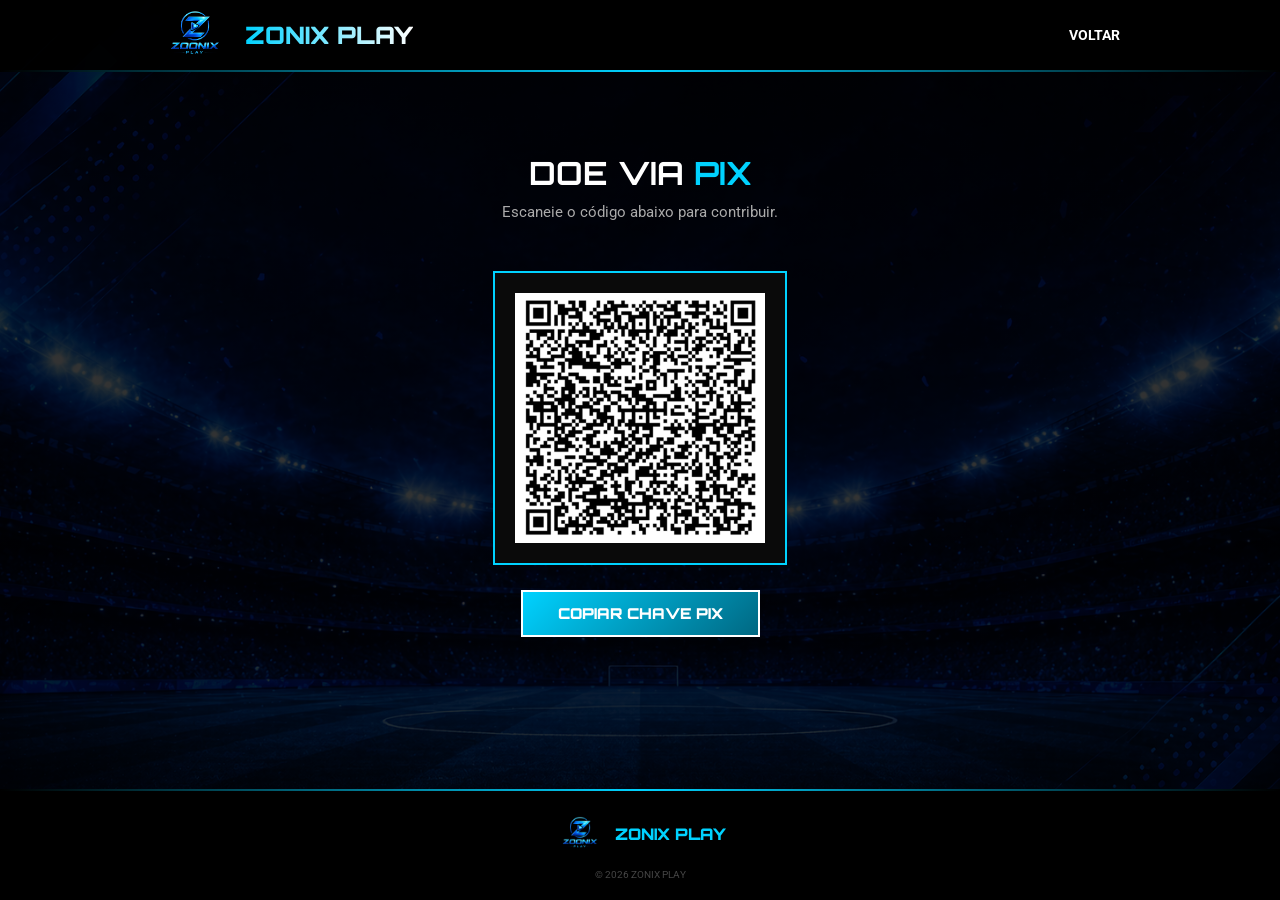
==== pix.html @ 2f69136c "Add files via upload" ====
<!DOCTYPE html>
<html lang="pt-br">
<head>
    <meta charset="UTF-8">
    <meta name="viewport" content="width=device-width, initial-scale=1.0">
    <title>ZONIX PLAY | PIX</title>
    <link href="https://fonts.googleapis.com/css2?family=Orbitron:wght@700;900&family=Roboto:wght@400;900&display=swap" rel="stylesheet">
    <link rel="stylesheet" href="css/style.css">
    <link rel="icon" type="icone-zonix" href="img/logo-zoonix.png">
    <style>
        /* Ajuste específico para centralização total nesta página */
        .pix-wrapper {
            display: flex;
            flex-direction: column;
            align-items: center;
            justify-content: center;
            text-align: center;
            min-height: 70vh; /* Garante espaço vertical para centralizar */
            gap: 25px;
        }

        .qrcode-box {
            background: #0a0a0a;
            padding: 20px;
            border: 2px solid var(--neon-blue);
            display: inline-block;
        }

        .qrcode-box img {
            width: 250px;
            height: 250px;
            display: block;
            border: 5px solid #fff;
        }
    </style>
</head>
<body>

    <header class="navbar">
        <div class="navbar-content container">
            <div class="logo-area">
                <img src="img/logo-zoonix.png" alt="Logo" class="main-logo">
                <span class="site-name-animated">ZONIX PLAY</span>
            </div>
            <nav class="menu">
                <a href="index.html">VOLTAR</a>
            </nav>
        </div>
    </header>

    <main class="container">
        <section class="pix-wrapper">
            <div class="welcome-section" style="padding: 0; margin: 0;">
                <h2>DOE VIA <span>PIX</span></h2>
                <p>Escaneie o código abaixo para contribuir.</p>
            </div>

            <!-- QR CODE CENTRALIZADO -->
            <div class="qrcode-box">
                <img src="img/qrcode.png" alt="QR Code Pix">
            </div>

            <!-- BOTÃO COPIAR -->
            <div class="btn-pix-animated" style="cursor: pointer;" onclick="copyPix()">
                COPIAR CHAVE PIX
            </div>
            
            <input type="text" value="d1a0c1c2-5cae-4b5b-8a27-bcb04a5cd663" id="pixKey" style="position: absolute; left: -9999px;">
        </section>
    </main>

    <footer class="footer-final">
        <div class="footer-content">
            <div class="footer-brand-area">
                <img src="img/logo-zoonix.png" alt="ZONIX PLAY">
                <span>ZONIX PLAY</span>
            </div>
            <div class="footer-copyright-area">
                <p>&copy; 2026 ZONIX PLAY</p>
            </div>
        </div>
    </footer>

    <script>
        function copyPix() {
            var copyText = document.getElementById("pixKey");
            copyText.select();
            copyText.setSelectionRange(0, 99999);
            navigator.clipboard.writeText(copyText.value);
            alert("Chave PIX copiada!");
        }
    </script>
</body>
</html>
---- css/style.css ----
/* ==========================================================================
   1. RESET E CONFIGURAÇÕES GERAIS
   ========================================================================== */
* {
    margin: 0;
    padding: 0;
    box-sizing: border-box;
    border-radius: 0 !important; /* Estilo reto obrigatório */
}

:root {
    --neon-blue: #00d2ff;
    --dark-bg: #050505;
}

html, body {
    height: 100%;
    margin: 0;
    display: flex;
    flex-direction: column;
}

body {
    background: linear-gradient(rgba(0, 0, 0, 0.8), rgba(0, 0, 0, 0.8)), 
                url('../img/fundo.png');
    background-color: #000;
    background-size: cover;
    background-position: center;
    background-attachment: fixed;
    background-repeat: no-repeat;
    color: white;
    font-family: 'Roboto', sans-serif;
    padding-top: 80px;
}

.container {
    max-width: 1000px;
    margin: 0 auto;
    padding: 0 20px;
}

main {
    flex: 1 0 auto; /* Empurra o footer para o fim da página */
}

/* ==========================================================================
   2. NAVBAR (HEADER) COM BORDA ANIMADA
   ========================================================================== */
.navbar {
    width: 100%;
    position: fixed;
    top: 0;
    left: 0;
    background: rgba(0, 0, 0, 0.95);
    z-index: 1000;
    overflow: hidden;
    padding-bottom: 2px;
}

.navbar::after {
    content: '';
    position: absolute;
    bottom: 0;
    left: 0;
    width: 200%;
    height: 2px;
    background: linear-gradient(90deg, transparent, var(--neon-blue), transparent, var(--neon-blue), transparent);
    animation: borderMove 3s linear infinite;
}

.navbar-content {
    display: flex;
    justify-content: space-between;
    align-items: center;
    height: 70px;
}

.logo-area {
    display: flex;
    align-items: center;
    gap: 15px;
}

.main-logo {
    height: 70px;
    width: auto;
}

.site-name-animated {
    font-family: 'Orbitron', sans-serif;
    font-size: 24px;
    font-weight: 900;
    text-transform: uppercase;
    background: linear-gradient(90deg, var(--neon-blue), #fff, var(--neon-blue));
    background-size: 200% auto;
    -webkit-background-clip: text;
    -webkit-text-fill-color: transparent;
    animation: textShine 3s linear infinite;
}

.menu {
    display: flex;
    align-items: center;
    gap: 20px;
}

.menu a {
    color: #fff;
    text-decoration: none;
    font-weight: 700;
    font-size: 14px;
    text-transform: uppercase;
}

/* ==========================================================================
   3. SEÇÃO DE BOAS-VINDAS E PIX
   ========================================================================== */
.welcome-section {
    text-align: center;
    padding: 40px 0;
}

.welcome-section h2 {
    font-family: 'Orbitron', sans-serif;
    font-size: 32px;
    margin-bottom: 10px;
}

.welcome-section span {
    color: var(--neon-blue);
}

.welcome-section p {
    font-size: 15px;
    color: #aaa;
    margin-bottom: 25px;
}

.btn-pix-animated {
    display: inline-block;
    padding: 12px 35px;
    color: #fff !important;
    text-decoration: none;
    font-family: 'Orbitron', sans-serif;
    font-weight: 900;
    font-size: 15px;
    border: 2px solid #fff;
    background: linear-gradient(-45deg, var(--neon-blue), #003344, var(--neon-blue));
    background-size: 300% 300%;
    animation: moveGradient 3s infinite, pulseGlow 1.5s infinite;
}

/* ==========================================================================
   4. CARDS DE JOGOS
   ========================================================================== */
.jogos-grid {
    display: flex;
    flex-direction: column;
    gap: 20px;
    margin-top: 30px;
}

.match-card {
    position: relative;
    background: #0a0a0a;
    padding: 15px 25px;
    display: flex;
    align-items: center;
    justify-content: space-between;
    min-height: 120px;
    z-index: 1;
    overflow: hidden;
}

.match-card::before {
    content: '';
    position: absolute;
    width: 150%;
    height: 150%;
    background: conic-gradient(transparent, var(--neon-blue), transparent 30%);
    top: -25%;
    left: -25%;
    animation: rotateBorder 4s linear infinite;
    z-index: -2;
}

.match-card::after {
    content: '';
    position: absolute;
    inset: 2px;
    background: #0a0a0a;
    z-index: -1;
}

.team img {
    width: 50px;
    height: 50px;
    object-fit: contain;
}

.badge-status.ao-vivo {
    border: 1px solid #ff0000;
    color: #ff0000;
    animation: blink 1.5s infinite;
}

/* ==========================================================================
   5. FOOTER COM BORDA ANIMADA E CENTRALIZAÇÃO
   ========================================================================== */
.footer-final {
    position: relative !important;
    width: 100% !important;
    background: #000 !important;
    padding: 20px 0 !important;
    margin-top: 50px !important;
    z-index: 999999 !important;
    overflow: hidden;
    flex-shrink: 0;
}

.footer-final::before {
    content: '';
    position: absolute;
    top: 0;
    left: 0;
    width: 200%;
    height: 2px;
    background: linear-gradient(90deg, transparent, var(--neon-blue), transparent, var(--neon-blue), transparent);
    animation: borderMove 3s linear infinite;
}

.footer-content {
    max-width: 1000px;
    margin: 0 auto;
    padding: 0 20px;
    display: flex;
    flex-direction: column; /* Centralização solicitada */
    justify-content: center;
    align-items: center;
    gap: 10px;
}

.footer-brand-area {
    display: flex;
    align-items: center;
    gap: 10px;
}

.footer-brand-area img {
    height: 50px !important;
}

.footer-brand-area span {
    font-family: 'Orbitron', sans-serif;
    color: var(--neon-blue) !important;
    font-weight: 900;
}

.footer-copyright-area p {
    color: #444 !important;
    font-size: 10px;
    text-transform: uppercase;
}

/* ==========================================================================
   6. ANIMAÇÕES E PARTICULAS
   ========================================================================== */
@keyframes borderMove {
    0% { transform: translateX(-50%); }
    100% { transform: translateX(0%); }
}

@keyframes rotateBorder {
    to { transform: rotate(360deg); }
}

@keyframes textShine {
    to { background-position: 200% center; }
}

@keyframes moveGradient {
    0% { background-position: 0% 50%; }
    50% { background-position: 100% 50%; }
    100% { background-position: 0% 50%; }
}

@keyframes pulseGlow {
    0%, 100% { box-shadow: 0 0 5px var(--neon-blue); }
    50% { box-shadow: 0 0 20px var(--neon-blue); }
}

@keyframes blink { 50% { opacity: 0.4; } }

.particles-container {
    position: fixed;
    inset: 0;
    pointer-events: none;
    z-index: 9999;
}

.particle {
    position: absolute;
    top: -10px;
    width: 3px;
    height: 3px;
    background: var(--neon-blue);
    box-shadow: 0 0 10px var(--neon-blue);
    animation: fall linear infinite;
}

@keyframes fall { to { transform: translateY(105vh); } }

/* ==========================================================================
   7. RESPONSIVIDADE
   ========================================================================== */
@media (max-width: 600px) {
    .match-card { padding: 10px; flex-wrap: wrap; justify-content: center; gap: 10px; }
    .team span { font-size: 10px; }
    .site-name-animated { font-size: 18px; }
}

/* AJUSTE DO CARD PARA NÃO QUEBRAR */
.match-card {
    position: relative;
    background: #0a0a0a;
    padding: 15px 25px;
    display: flex;
    align-items: center;
    justify-content: space-between;
    min-height: 120px;
    z-index: 1;
    overflow: hidden;
    gap: 10px; /* Garante que os itens não grudem */
}

/* FIX DA LOGO DO CAMPEONATO (O QUE ESTÁ BUGANDO A IMAGEM) */
.logo-campeonato {
    width: 60px !important; /* Ajuste o tamanho conforme sua preferência */
    height: auto !important;
    object-fit: contain;
    margin-bottom: 5px;
}

/* AJUSTE DOS TIMES PARA FICAREM ALINHADOS */
.team {
    flex: 1;
    display: flex;
    flex-direction: column;
    align-items: center;
    justify-content: center;
    gap: 8px;
    z-index: 2;
}

.team img {
    width: 50px;
    height: 50px;
    object-fit: contain;
}
/* --- AJUSTE DA SEÇÃO CENTRAL (ONDE ESTÁ O BUG) --- */
.info-central {
    flex: 1.5;
    display: flex;
    flex-direction: column;
    align-items: center;
    justify-content: center;
    gap: 8px; /* Cria espaço uniforme entre logo, nome e data */
    z-index: 2;
    text-align: center;
}

.logo-campeonato {
    width: 45px !important; /* Tamanho fixo para não explodir */
    height: auto !important;
    object-fit: contain;
    display: block;
}

.campeonato-container {
    display: flex;
    flex-direction: column;
    align-items: center;
    width: 100%;
}

.campeonato-nome {
    font-size: 11px;
    color: #ffffff;
    font-weight: 900;
    text-transform: uppercase;
    letter-spacing: 1px;
    margin-top: 5px;
}

/* --- AJUSTE DOS TIMES PARA ALINHAMENTO VERTICAL PERFEITO --- */
.team {
    flex: 1;
    display: flex;
    flex-direction: column;
    align-items: center;
    justify-content: center;
    gap: 10px;
    z-index: 2;
}

.team img {
    width: 50px;
    height: 50px;
    object-fit: contain;
}

.team span {
    font-size: 13px;
    font-weight: 900;
    text-transform: uppercase;
    color: #fff;
    white-space: nowrap; /* Impede que o nome do time quebre em duas linhas */
}

/* --- MEDIA QUERY PARA CELULARES (RESPONSIVIDADE) --- */
@media (max-width: 600px) {
    .match-card {
        padding: 15px 10px;
        min-height: auto;
        gap: 5px;
    }

    .team img {
        width: 40px;
        height: 40px;
    }

    .team span {
        font-size: 10px;
    }

    .logo-campeonato {
        width: 35px !important;
    }

    .campeonato-nome, .badge-status {
        font-size: 9px;
    }
}

/* BOTÃO ASSISTIR PREMIUM */
.btn-assistir {
    background: linear-gradient(-45deg, #000000, #00d2ff, #000000);
    background-size: 300% 300%;
    color: #fff !important;
    text-decoration: none;
    font-family: 'Orbitron', sans-serif;
    font-weight: 900;
    font-size: 12px;
    padding: 8px 20px;
    border: 1px solid #fff;
    cursor: pointer;
    transition: 0.3s;
    animation: moveGradient 3s infinite;
    text-transform: uppercase;
}

.btn-assistir:hover {
    box-shadow: 0 0 15px #ff0000;
    transform: scale(1.05);
}

/* ESTILO DO MODAL (PLAYER INTEGRADO) */
.modal-player {
    display: none; /* Escondido por padrão */
    position: fixed;
    z-index: 10000;
    left: 0;
    top: 0;
    width: 100%;
    height: 100%;
    background-color: rgba(0,0,0,0.95);
    align-items: center;
    justify-content: center;
}

.modal-content {
    position: relative;
    width: 90%;
    max-width: 800px;
    background: #000;
    border: 2px solid var(--neon-blue);
}

.close-modal {
    position: absolute;
    top: -40px;
    right: 0;
    color: #fff;
    font-size: 30px;
    cursor: pointer;
    font-family: 'Orbitron', sans-serif;
}

.iframe-container {
    position: relative;
    padding-bottom: 56.25%; /* Proporção 16:9 */
    height: 0;
}

.iframe-container iframe {
    position: absolute;
    top: 0;
    left: 0;
    width: 100%;
    height: 100%;
    border: none;
}

/* Estilo base dos links do menu */
.menu a {
    color: #fff;
    text-decoration: none;
    font-weight: 700;
    font-size: 14px;
    text-transform: uppercase;
    position: relative;
    transition: all 0.3s ease; /* Tempo da animação */
}

/* Animação ao passar o mouse (Hover) */
.menu a:hover {
    color: var(--neon-blue); /* Muda a cor para azul */
    text-shadow: 0 0 10px var(--neon-blue); /* Adiciona um brilho neon */
    letter-spacing: 1px; /* Efeito de leve expansão nas letras */
}

/* Linha animada embaixo do link (opcional, fica bem profissional) */
.menu a::after {
    content: '';
    position: absolute;
    width: 0;
    height: 2px;
    bottom: -5px;
    left: 0;
    background-color: var(--neon-blue);
    transition: width 0.3s ease;
}

.menu a:hover::after {
    width: 100%; /* A linha azul "cresce" ao passar o mouse */
}
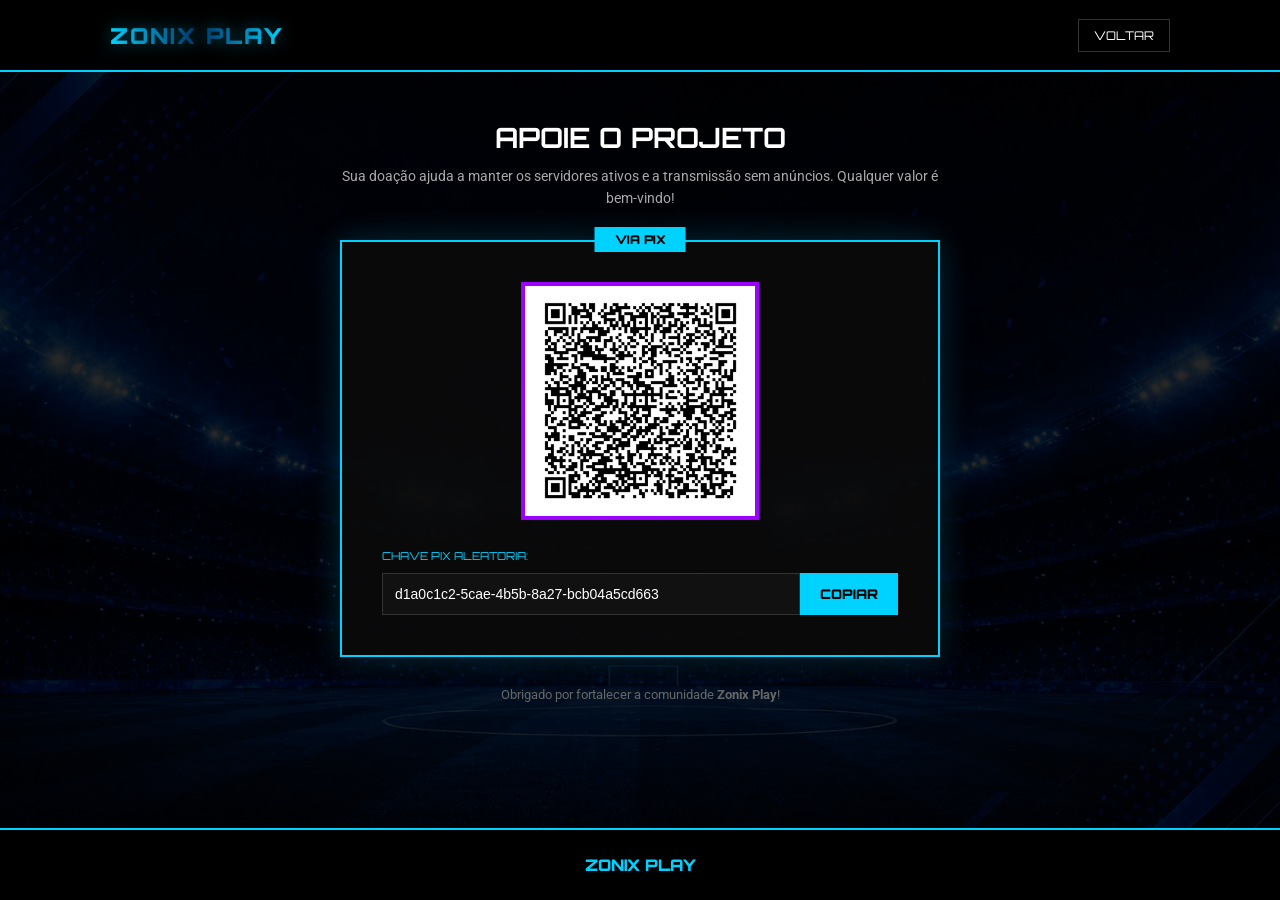
==== commit ee70b532: "Add files via upload" ====
--- a/pix.html
+++ b/pix.html
@@ -3,82 +3,54 @@
 <head>
     <meta charset="UTF-8">
     <meta name="viewport" content="width=device-width, initial-scale=1.0">
-    <title>ZONIX PLAY | PIX</title>
+    <title>APOIAR | ZONIX PLAY</title>
     <link href="https://fonts.googleapis.com/css2?family=Orbitron:wght@700;900&family=Roboto:wght@400;900&display=swap" rel="stylesheet">
     <link rel="stylesheet" href="css/style.css">
-    <link rel="icon" type="icone-zonix" href="img/logo-zoonix.png">
-    <style>
-        /* Ajuste específico para centralização total nesta página */
-        .pix-wrapper {
-            display: flex;
-            flex-direction: column;
-            align-items: center;
-            justify-content: center;
-            text-align: center;
-            min-height: 70vh; /* Garante espaço vertical para centralizar */
-            gap: 25px;
-        }
-
-        .qrcode-box {
-            background: #0a0a0a;
-            padding: 20px;
-            border: 2px solid var(--neon-blue);
-            display: inline-block;
-        }
-
-        .qrcode-box img {
-            width: 250px;
-            height: 250px;
-            display: block;
-            border: 5px solid #fff;
-        }
-    </style>
 </head>
 <body>
 
     <header class="navbar">
         <div class="navbar-content container">
-            <div class="logo-area">
-                <img src="img/logo-zoonix.png" alt="Logo" class="main-logo">
-                <span class="site-name-animated">ZONIX PLAY</span>
-            </div>
-            <nav class="menu">
-                <a href="index.html">VOLTAR</a>
-            </nav>
+            <div class="logo-text">ZONIX PLAY</div>
+            <a href="index.html" class="btn-voltar">VOLTAR</a>
         </div>
     </header>
 
     <main class="container">
-        <section class="pix-wrapper">
-            <div class="welcome-section" style="padding: 0; margin: 0;">
-                <h2>DOE VIA <span>PIX</span></h2>
-                <p>Escaneie o código abaixo para contribuir.</p>
+        <section class="pix-section">
+            <h2 class="main-title">APOIE O PROJETO</h2>
+            <p class="pix-description">
+                Sua doação ajuda a manter os servidores ativos e a transmissão sem anúncios. 
+                Qualquer valor é bem-vindo!
+            </p>
+
+            <div class="pix-card">
+                <div class="pix-header">
+                    <span>VIA PIX</span>
+                </div>
+                
+                <!-- QR CODE (Substitua o src pela sua imagem de QR Code) -->
+                <div class="qr-container">
+                    <img src="img/qrcode.png" alt="QR Code Pix" class="qr-code">
+                </div>
+
+                <div class="pix-input-group">
+                    <label>CHAVE PIX ALEATORIA:</label>
+                    <div class="copy-box">
+                        <input type="text" value="d1a0c1c2-5cae-4b5b-8a27-bcb04a5cd663" id="pixKey" readonly>
+                        <button onclick="copyPix()">COPIAR</button>
+                    </div>
+                </div>
             </div>
 
-            <!-- QR CODE CENTRALIZADO -->
-            <div class="qrcode-box">
-                <img src="img/qrcode.png" alt="QR Code Pix">
+            <div class="pix-footer-msg">
+                Obrigado por fortalecer a comunidade <strong>Zonix Play</strong>!
             </div>
-
-            <!-- BOTÃO COPIAR -->
-            <div class="btn-pix-animated" style="cursor: pointer;" onclick="copyPix()">
-                COPIAR CHAVE PIX
-            </div>
-            
-            <input type="text" value="d1a0c1c2-5cae-4b5b-8a27-bcb04a5cd663" id="pixKey" style="position: absolute; left: -9999px;">
         </section>
     </main>
 
     <footer class="footer-final">
-        <div class="footer-content">
-            <div class="footer-brand-area">
-                <img src="img/logo-zoonix.png" alt="ZONIX PLAY">
-                <span>ZONIX PLAY</span>
-            </div>
-            <div class="footer-copyright-area">
-                <p>&copy; 2026 ZONIX PLAY</p>
-            </div>
-        </div>
+        <div class="footer-brand">ZONIX PLAY</div>
     </footer>
 
     <script>
@@ -86,8 +58,8 @@
             var copyText = document.getElementById("pixKey");
             copyText.select();
             copyText.setSelectionRange(0, 99999);
-            navigator.clipboard.writeText(copyText.value);
-            alert("Chave PIX copiada!");
+            document.execCommand("copy");
+            alert("Chave Pix copiada com sucesso!");
         }
     </script>
 </body>
--- a/css/style.css
+++ b/css/style.css
@@ -1,547 +1,638 @@
-/* ==========================================================================
-   1. RESET E CONFIGURAÇÕES GERAIS
-   ========================================================================== */
-* {
-    margin: 0;
-    padding: 0;
-    box-sizing: border-box;
-    border-radius: 0 !important; /* Estilo reto obrigatório */
+/* --- CONFIGURAÇÕES GERAIS --- */
+* { 
+    margin: 0; 
+    padding: 0; 
+    box-sizing: border-box; 
+    border-radius: 0 !important; 
 }
 
 :root {
     --neon-blue: #00d2ff;
-    --dark-bg: #050505;
-}
-
-html, body {
-    height: 100%;
-    margin: 0;
+    --neon-purple: #9d00ff;
+    --live-red: #ff3333;
+    --dark-glass: rgba(10, 10, 10, 0.9);
+}
+
+body {
+    background: #050505 url('../img/fundo.png') no-repeat center center fixed;
+    background-size: cover;
+    color: white;
+    font-family: 'Roboto', sans-serif;
     display: flex;
     flex-direction: column;
+    min-height: 100vh;
+}
+
+.container { 
+    max-width: 1100px; 
+    margin: 0 auto; 
+    padding: 0 20px; 
+    width: 100%; 
+}
+
+/* --- NAVBAR --- */
+.navbar {
+    background: rgba(0, 0, 0, 0.95);
+    border-bottom: 2px solid rgba(0, 210, 255, 0.3);
+    position: fixed;
+    width: 100%;
+    top: 0;
+    z-index: 1000;
+}
+
+.navbar-content { 
+    display: flex; 
+    justify-content: space-between; 
+    align-items: center; 
+    height: 70px; 
+}
+
+.logo-text { 
+    font-family: 'Orbitron'; 
+    font-size: 22px; 
+    color: var(--neon-blue); 
+    font-weight: 900; 
+}
+
+.tagline { 
+    font-size: 12px; 
+    font-weight: 900; 
+    letter-spacing: 1px;
+}
+
+/* --- AVISO DO BRAVE EM AZUL --- */
+.brave-alert {
+    background: linear-gradient(90deg, rgba(0, 210, 255, 0.15), rgba(0, 0, 0, 0.8));
+    border-left: 4px solid #00d2ff; /* Azul Neon */
+    padding: 15px;
+    margin-bottom: 30px;
+    text-align: center;
+    font-size: 14px;
+    color: #fff;
+    animation: fadeInDown 0.8s ease;
+}
+
+.brave-alert strong { 
+    color: #00d2ff; 
+    text-shadow: 0 0 10px rgba(0, 210, 255, 0.5);
+}
+/* --- SEÇÃO WELCOME & BOTÃO APOIO --- */
+.welcome-section { 
+    text-align: center; 
+    padding: 120px 0 40px; 
+}
+
+.main-title { 
+    font-family: 'Orbitron'; 
+    font-size: 28px; 
+    margin-bottom: 10px;
+}
+
+.btn-pix-animated {
+    display: inline-block;
+    background: linear-gradient(135deg, var(--neon-blue), var(--neon-purple));
+    color: #fff;
+    text-decoration: none;
+    padding: 15px 35px;
+    font-family: 'Orbitron';
+    font-weight: 900;
+    clip-path: polygon(10% 0, 100% 0, 90% 100%, 0 100%);
+    transition: 0.3s;
+    margin-top: 20px;
+    box-shadow: 0 0 15px rgba(0, 210, 255, 0.3);
+}
+
+.btn-pix-animated:hover { 
+    transform: scale(1.05); 
+    filter: brightness(1.2); 
+    box-shadow: 0 0 25px rgba(157, 0, 255, 0.5);
+}
+
+.section-label {
+    font-family: 'Orbitron';
+    text-align: center;
+    font-size: 14px;
+    color: #888;
+    margin-bottom: 20px;
+    letter-spacing: 2px;
+}
+
+/* --- CARDS DE JOGOS --- */
+.jogos-grid { 
+    display: flex; 
+    flex-direction: column; 
+    gap: 20px; 
+    padding-bottom: 50px; 
+}
+
+.match-card {
+    background: #0a0a0a; /* Fundo sólido para o conteúdo */
+    padding: 25px;
+    display: flex;
+    align-items: center;
+    justify-content: space-between;
+    position: relative;
+    z-index: 1;
+    overflow: hidden;
+    border: 1px solid rgba(0, 210, 255, 0.2); /* Borda padrão */
+}
+
+/* O "Brilho" que corre na borda */
+.match-card::before {
+    content: "";
+    position: absolute;
+    top: -50%;
+    left: -50%;
+    width: 200%;
+    height: 200%;
+    background: conic-gradient(
+        transparent, 
+        #00d2ff, 
+        transparent 30%
+    );
+    animation: rotate-border 4s linear infinite;
+    z-index: -2;
+}
+
+/* Capa interna para o fundo não sumir */
+.match-card::after {
+    content: "";
+    position: absolute;
+    inset: 2px; /* Espessura da borda */
+    background: #0a0a0a;
+    z-index: -1;
+}
+
+@keyframes rotate-border {
+    100% { transform: rotate(360deg); }
+}
+
+/* Destaque extra se o jogo estiver AO VIVO */
+.match-card.card-ao-vivo::before {
+    background: conic-gradient(
+        transparent, 
+        #ff3333, 
+        transparent 30%
+    );
+    animation-duration: 2s; /* Gira mais rápido no ao vivo */
+}
+
+/* ANIMAÇÃO PISCANTE AO VIVO */
+@keyframes blink-live {
+    0% { opacity: 1; }
+    50% { opacity: 0.3; }
+    100% { opacity: 1; }
+}
+
+.badge-ao-vivo {
+    color: var(--live-red);
+    border: 1px solid var(--live-red);
+    padding: 4px 12px;
+    font-size: 11px;
+    font-weight: 900;
+    animation: blink-live 1.2s infinite;
+    display: inline-block;
+}
+
+.btn-assistir {
+    background: var(--neon-blue);
+    border: none;
+    color: #000;
+    padding: 10px 30px;
+    font-family: 'Orbitron';
+    font-weight: 900;
+    cursor: pointer;
+    clip-path: polygon(10% 0, 100% 0, 90% 100%, 0 100%);
+    transition: 0.3s;
+}
+
+.btn-assistir:hover {
+    background: #fff;
+    box-shadow: 0 0 15px var(--neon-blue);
+}
+
+/* --- FOOTER COMPACTO --- */
+.footer-final {
+    background: #000;
+    padding: 20px 0;
+    border-top: 2px solid var(--neon-blue);
+    margin-top: auto;
+    text-align: center;
+}
+
+.footer-brand { 
+    font-family: 'Orbitron'; 
+    color: var(--neon-blue); 
+    font-size: 16px; 
+    font-weight: 900;
+}
+
+.copyright { 
+    font-size: 10px; 
+    color: #555; 
+    margin-top: 5px; 
+    text-transform: uppercase;
+}
+
+/* --- MODAL PLAYER --- */
+.modal {
+    position: fixed; 
+    inset: 0; 
+    background: rgba(0,0,0,0.98);
+    display: none; 
+    align-items: center; 
+    justify-content: center; 
+    z-index: 2000;
+}
+
+.modal-content { 
+    width: 95%; 
+    max-width: 900px; 
+    border: 2px solid var(--neon-blue); 
+    position: relative; 
+}
+
+.iframe-container { 
+    position: relative; 
+    padding-bottom: 56.25%; 
+    height: 0; 
+}
+
+.iframe-container iframe { 
+    position: absolute; 
+    top: 0; 
+    left: 0; 
+    width: 100%; 
+    height: 100%; 
+}
+
+.close-btn { 
+    position: absolute; 
+    top: -35px; 
+    right: 0; 
+    color: var(--neon-blue); 
+    cursor: pointer; 
+    font-family: 'Orbitron'; 
+    font-weight: 900;
+}
+
+/* --- ESTILOS EXCLUSIVOS PARA O PIX.HTML --- */
+
+.pix-section {
+    padding: 120px 0 50px;
+    text-align: center;
+    max-width: 600px;
+    margin: 0 auto;
+}
+
+.pix-description {
+    color: #aaa;
+    font-size: 14px;
+    margin-bottom: 30px;
+    line-height: 1.6;
+}
+
+.pix-card {
+    background: var(--dark-glass);
+    border: 2px solid var(--neon-blue);
+    padding: 40px;
+    position: relative;
+    box-shadow: 0 0 30px rgba(0, 210, 255, 0.2);
+}
+
+.pix-header {
+    background: var(--neon-blue);
+    color: #000;
+    font-family: 'Orbitron';
+    font-weight: 900;
+    padding: 5px 20px;
+    position: absolute;
+    top: -15px;
+    left: 50%;
+    transform: translateX(-50%);
+    font-size: 12px;
+}
+
+.qr-container {
+    background: #fff;
+    padding: 15px;
+    display: inline-block;
+    margin-bottom: 25px;
+    border: 4px solid var(--neon-purple);
+}
+
+.qr-code {
+    width: 200px;
+    height: 200px;
+    display: block;
+}
+
+.pix-input-group {
+    text-align: left;
+}
+
+.pix-input-group label {
+    display: block;
+    font-family: 'Orbitron';
+    font-size: 11px;
+    color: var(--neon-blue);
+    margin-bottom: 10px;
+}
+
+.copy-box {
+    display: flex;
+    gap: 0;
+}
+
+.copy-box input {
+    flex: 1;
+    background: #111;
+    border: 1px solid #333;
+    color: #fff;
+    padding: 12px;
+    font-size: 14px;
+}
+
+.copy-box button {
+    background: var(--neon-blue);
+    border: none;
+    color: #000;
+    padding: 0 20px;
+    font-family: 'Orbitron';
+    font-weight: 900;
+    cursor: pointer;
+    transition: 0.3s;
+}
+
+.copy-box button:hover {
+    background: #fff;
+}
+
+.pix-footer-msg {
+    margin-top: 30px;
+    font-size: 13px;
+    color: #666;
+}
+
+/* BOTÃO VOLTAR NA NAVBAR */
+.btn-voltar {
+    color: #fff;
+    text-decoration: none;
+    font-family: 'Orbitron';
+    font-size: 12px;
+    border: 1px solid #333;
+    padding: 8px 15px;
+    transition: 0.3s;
+}
+
+.btn-voltar:hover {
+    border-color: var(--neon-blue);
+    color: var(--neon-blue);
 }
 
 body {
+    /* Camada preta (80% de opacidade) por cima da imagem para escurecer */
     background: linear-gradient(rgba(0, 0, 0, 0.8), rgba(0, 0, 0, 0.8)), 
                 url('../img/fundo.png');
-    background-color: #000;
+    
     background-size: cover;
     background-position: center;
-    background-attachment: fixed;
+    
+    /* Faz o fundo ficar parado enquanto o conteúdo rola */
+    background-attachment: fixed; 
+    
     background-repeat: no-repeat;
     color: white;
     font-family: 'Roboto', sans-serif;
-    padding-top: 80px;
-}
-
-.container {
-    max-width: 1000px;
-    margin: 0 auto;
-    padding: 0 20px;
-}
-
-main {
-    flex: 1 0 auto; /* Empurra o footer para o fim da página */
-}
-
-/* ==========================================================================
-   2. NAVBAR (HEADER) COM BORDA ANIMADA
-   ========================================================================== */
-.navbar {
-    width: 100%;
-    position: fixed;
-    top: 0;
-    left: 0;
-    background: rgba(0, 0, 0, 0.95);
-    z-index: 1000;
-    overflow: hidden;
-    padding-bottom: 2px;
-}
-
-.navbar::after {
-    content: '';
-    position: absolute;
-    bottom: 0;
-    left: 0;
-    width: 200%;
-    height: 2px;
-    background: linear-gradient(90deg, transparent, var(--neon-blue), transparent, var(--neon-blue), transparent);
-    animation: borderMove 3s linear infinite;
-}
-
-.navbar-content {
-    display: flex;
-    justify-content: space-between;
-    align-items: center;
-    height: 70px;
-}
-
-.logo-area {
-    display: flex;
-    align-items: center;
-    gap: 15px;
-}
-
-.main-logo {
-    height: 70px;
-    width: auto;
-}
-
-.site-name-animated {
-    font-family: 'Orbitron', sans-serif;
-    font-size: 24px;
-    font-weight: 900;
-    text-transform: uppercase;
-    background: linear-gradient(90deg, var(--neon-blue), #fff, var(--neon-blue));
-    background-size: 200% auto;
-    -webkit-background-clip: text;
-    -webkit-text-fill-color: transparent;
-    animation: textShine 3s linear infinite;
-}
-
-.menu {
-    display: flex;
-    align-items: center;
-    gap: 20px;
-}
-
-.menu a {
-    color: #fff;
-    text-decoration: none;
-    font-weight: 700;
-    font-size: 14px;
-    text-transform: uppercase;
-}
-
-/* ==========================================================================
-   3. SEÇÃO DE BOAS-VINDAS E PIX
-   ========================================================================== */
-.welcome-section {
-    text-align: center;
-    padding: 40px 0;
-}
-
-.welcome-section h2 {
-    font-family: 'Orbitron', sans-serif;
-    font-size: 32px;
-    margin-bottom: 10px;
-}
-
-.welcome-section span {
-    color: var(--neon-blue);
-}
-
-.welcome-section p {
-    font-size: 15px;
-    color: #aaa;
-    margin-bottom: 25px;
-}
-
-.btn-pix-animated {
-    display: inline-block;
-    padding: 12px 35px;
-    color: #fff !important;
-    text-decoration: none;
-    font-family: 'Orbitron', sans-serif;
-    font-weight: 900;
-    font-size: 15px;
-    border: 2px solid #fff;
-    background: linear-gradient(-45deg, var(--neon-blue), #003344, var(--neon-blue));
-    background-size: 300% 300%;
-    animation: moveGradient 3s infinite, pulseGlow 1.5s infinite;
-}
-
-/* ==========================================================================
-   4. CARDS DE JOGOS
-   ========================================================================== */
-.jogos-grid {
     display: flex;
     flex-direction: column;
-    gap: 20px;
-    margin-top: 30px;
-}
+    min-height: 100vh;
+}
+
+/* --- RESET E FUNDO --- */
+* { margin: 0; padding: 0; box-sizing: border-box; border-radius: 0 !important; }
+
+body {
+    background: linear-gradient(rgba(0, 0, 0, 0.85), rgba(0, 0, 0, 0.85)), url('../img/fundo.png');
+    background-size: cover;
+    background-attachment: fixed;
+    background-position: center;
+    color: white;
+    font-family: 'Roboto', sans-serif;
+    min-height: 100vh;
+    display: flex;
+    flex-direction: column;
+}
+
+.container { max-width: 1100px; margin: 0 auto; padding: 0 20px; width: 100%; }
+
+/* --- NAVBAR & AVISO --- */
+.navbar { background: rgba(0, 0, 0, 0.95); border-bottom: 2px solid #00d2ff; position: fixed; width: 100%; top: 0; z-index: 1000; }
+.navbar-content { display: flex; justify-content: space-between; align-items: center; height: 70px; }
+.logo-text { font-family: 'Orbitron'; font-size: 22px; color: #00d2ff; font-weight: 900; }
+
+.brave-alert {
+    background: linear-gradient(90deg, rgba(0, 210, 255, 0.1), rgba(0, 0, 0, 0.8));
+    border-left: 4px solid #00d2ff;
+    padding: 15px; margin-bottom: 30px; text-align: center; font-size: 14px;
+}
+.brave-alert strong { color: #00d2ff; }
+
+/* --- CARDS DE JOGO --- */
+.welcome-section { text-align: center; padding: 120px 0 40px; }
+.jogos-grid { display: flex; flex-direction: column; gap: 20px; padding-bottom: 50px; }
 
 .match-card {
-    position: relative;
-    background: #0a0a0a;
-    padding: 15px 25px;
+    background: rgba(10, 10, 10, 0.9);
+    padding: 25px;
     display: flex;
     align-items: center;
     justify-content: space-between;
-    min-height: 120px;
-    z-index: 1;
-    overflow: hidden;
-}
-
-.match-card::before {
-    content: '';
-    position: absolute;
-    width: 150%;
-    height: 150%;
-    background: conic-gradient(transparent, var(--neon-blue), transparent 30%);
-    top: -25%;
-    left: -25%;
-    animation: rotateBorder 4s linear infinite;
-    z-index: -2;
-}
-
-.match-card::after {
-    content: '';
-    position: absolute;
-    inset: 2px;
-    background: #0a0a0a;
-    z-index: -1;
+    border: 1px solid rgba(255, 255, 255, 0.1);
+}
+
+.match-card:hover { border-color: #00d2ff; }
+
+.team { width: 30%; text-align: center; display: flex; flex-direction: column; align-items: center; gap: 10px; }
+.team img { width: 60px; height: 60px; object-fit: contain; }
+.team span { font-family: 'Orbitron'; font-size: 13px; font-weight: 900; }
+
+.info-central { width: 40%; text-align: center; display: flex; flex-direction: column; align-items: center; gap: 10px; }
+
+.campeonato-container { display: flex; align-items: center; gap: 8px; margin-bottom: 5px; }
+.logo-campeonato { width: 25px; height: auto; }
+.campeonato-nome { font-size: 10px; color: #888; text-transform: uppercase; letter-spacing: 1px; }
+
+/* --- PLACAR E BADGES --- */
+.placar-final { display: flex; align-items: center; gap: 15px; font-family: 'Orbitron'; font-size: 24px; font-weight: 900; color: #fff; }
+.placar-final .vs { font-size: 14px; color: #555; }
+
+.badge-status { font-family: 'Orbitron'; font-size: 11px; font-weight: 900; padding: 4px 12px; border: 1px solid #444; }
+
+@keyframes blink { 0% {opacity: 1} 50% {opacity: 0.3} 100% {opacity: 1} }
+.badge-status.ao-vivo { color: #ff3333; border-color: #ff3333; animation: blink 1.2s infinite; }
+.badge-status.encerrado { color: #ffff; background: rgb(34 161 175 / 94%); }
+
+/* --- BOTÕES --- */
+.btn-assistir {
+    background: #00d2ff; color: #000; border: none; padding: 12px 30px; 
+    font-family: 'Orbitron'; font-weight: 900; cursor: pointer;
+    clip-path: polygon(10% 0, 100% 0, 90% 100%, 0 100%);
+    transition: 0.3s;
+}
+.btn-assistir:hover { background: #fff; box-shadow: 0 0 20px #00d2ff; }
+
+.btn-pix-animated {
+    display: inline-block; text-decoration: none; background: linear-gradient(135deg, #00d2ff, #9d00ff);
+    color: #fff; padding: 15px 35px; font-family: 'Orbitron'; font-weight: 900;
+    clip-path: polygon(10% 0, 100% 0, 90% 100%, 0 100%); transition: 0.3s;
+}
+.btn-pix-animated:hover { transform: scale(1.05); filter: brightness(1.2); }
+
+/* --- FOOTER & MODAL --- */
+.footer-final { background: #000; padding: 25px 0; border-top: 2px solid #00d2ff; text-align: center; margin-top: auto; }
+.modal { position: fixed; inset: 0; background: rgba(0,0,0,0.98); display: none; align-items: center; justify-content: center; z-index: 2000; }
+.modal-content { width: 95%; max-width: 900px; border: 2px solid #00d2ff; position: relative; }
+.iframe-container { position: relative; padding-bottom: 56.25%; height: 0; background: #000; }
+.iframe-container iframe { position: absolute; top: 0; left: 0; width: 100%; height: 100%; border: none; }
+.close-btn { position: absolute; top: -35px; right: 0; color: #00d2ff; cursor: pointer; font-family: 'Orbitron'; font-weight: 900; }
+
+
+/* --- LOGO E TÍTULO COM DEGRADÊ SUAVE (MENOS PRETO) --- */
+.logo-text, .main-title.logo-text {
+    font-family: 'Orbitron', sans-serif;
+    font-weight: 900;
+    letter-spacing: 2px;
+    
+    /* Trocamos o preto por um Azul Marinho Profundo (#001529) */
+    background: linear-gradient(
+        to right, 
+        #00d2ff, 
+        #003366, 
+        #00d2ff, 
+        #003366, 
+        #00d2ff
+    );
+    background-size: 200% auto;
+    
+    -webkit-background-clip: text;
+    background-clip: text;
+    -webkit-text-fill-color: transparent;
+    
+    /* Animação suave */
+    animation: shine-blue 5s linear infinite;
+    
+    /* Glow leve para destacar no fundo do site */
+    filter: drop-shadow(0 0 8px rgba(0, 210, 255, 0.4));
+}
+
+/* Ajuste específico para o tamanho do título principal */
+.main-title.logo-text {
+    font-size: 32px;
+    text-align: center;
+    margin-bottom: 15px;
+    display: block;
+}
+
+@keyframes shine-blue {
+    to {
+        background-position: 200% center;
+    }
 }
 
 .team img {
-    width: 50px;
-    height: 50px;
+    width: 60px;
+    height: 60px;
     object-fit: contain;
-}
-
-.badge-status.ao-vivo {
-    border: 1px solid #ff0000;
-    color: #ff0000;
-    animation: blink 1.5s infinite;
-}
-
-/* ==========================================================================
-   5. FOOTER COM BORDA ANIMADA E CENTRALIZAÇÃO
-   ========================================================================== */
-.footer-final {
-    position: relative !important;
-    width: 100% !important;
-    background: #000 !important;
-    padding: 20px 0 !important;
-    margin-top: 50px !important;
-    z-index: 999999 !important;
-    overflow: hidden;
-    flex-shrink: 0;
-}
-
-.footer-final::before {
-    content: '';
-    position: absolute;
-    top: 0;
-    left: 0;
-    width: 200%;
-    height: 2px;
-    background: linear-gradient(90deg, transparent, var(--neon-blue), transparent, var(--neon-blue), transparent);
-    animation: borderMove 3s linear infinite;
-}
-
-.footer-content {
-    max-width: 1000px;
-    margin: 0 auto;
-    padding: 0 20px;
-    display: flex;
-    flex-direction: column; /* Centralização solicitada */
-    justify-content: center;
-    align-items: center;
-    gap: 10px;
-}
-
-.footer-brand-area {
-    display: flex;
-    align-items: center;
-    gap: 10px;
-}
-
-.footer-brand-area img {
-    height: 50px !important;
-}
-
-.footer-brand-area span {
-    font-family: 'Orbitron', sans-serif;
-    color: var(--neon-blue) !important;
-    font-weight: 900;
-}
-
-.footer-copyright-area p {
-    color: #444 !important;
-    font-size: 10px;
-    text-transform: uppercase;
-}
-
-/* ==========================================================================
-   6. ANIMAÇÕES E PARTICULAS
-   ========================================================================== */
-@keyframes borderMove {
-    0% { transform: translateX(-50%); }
-    100% { transform: translateX(0%); }
-}
-
-@keyframes rotateBorder {
-    to { transform: rotate(360deg); }
-}
-
-@keyframes textShine {
-    to { background-position: 200% center; }
-}
-
-@keyframes moveGradient {
-    0% { background-position: 0% 50%; }
-    50% { background-position: 100% 50%; }
-    100% { background-position: 0% 50%; }
-}
-
-@keyframes pulseGlow {
-    0%, 100% { box-shadow: 0 0 5px var(--neon-blue); }
-    50% { box-shadow: 0 0 20px var(--neon-blue); }
-}
-
-@keyframes blink { 50% { opacity: 0.4; } }
-
-.particles-container {
-    position: fixed;
-    inset: 0;
-    pointer-events: none;
-    z-index: 9999;
-}
-
-.particle {
-    position: absolute;
-    top: -10px;
-    width: 3px;
-    height: 3px;
-    background: var(--neon-blue);
-    box-shadow: 0 0 10px var(--neon-blue);
-    animation: fall linear infinite;
-}
-
-@keyframes fall { to { transform: translateY(105vh); } }
-
-/* ==========================================================================
-   7. RESPONSIVIDADE
-   ========================================================================== */
-@media (max-width: 600px) {
-    .match-card { padding: 10px; flex-wrap: wrap; justify-content: center; gap: 10px; }
-    .team span { font-size: 10px; }
-    .site-name-animated { font-size: 18px; }
-}
-
-/* AJUSTE DO CARD PARA NÃO QUEBRAR */
+    /* Sombra azul leve */
+    filter: drop-shadow(0 0 8px rgba(0, 210, 255, 0.5));
+    transition: 0.3s;
+}
+
+/* Efeito de pulso quando o jogo está ao vivo */
+.card-ao-vivo .team img {
+    animation: pulse-blue 2s infinite;
+}
+
+@keyframes pulse-blue {
+    0% { filter: drop-shadow(0 0 5px rgba(0, 210, 255, 0.4)); }
+    50% { filter: drop-shadow(0 0 15px rgba(0, 210, 255, 0.7)); }
+    100% { filter: drop-shadow(0 0 5px rgba(0, 210, 255, 0.4)); }
+}
+
 .match-card {
-    position: relative;
-    background: #0a0a0a;
-    padding: 15px 25px;
+    background: #0a0a0a; 
+    padding: 25px;
     display: flex;
     align-items: center;
     justify-content: space-between;
-    min-height: 120px;
+    position: relative;
     z-index: 1;
-    overflow: hidden;
-    gap: 10px; /* Garante que os itens não grudem */
-}
-
-/* FIX DA LOGO DO CAMPEONATO (O QUE ESTÁ BUGANDO A IMAGEM) */
-.logo-campeonato {
-    width: 60px !important; /* Ajuste o tamanho conforme sua preferência */
-    height: auto !important;
-    object-fit: contain;
-    margin-bottom: 5px;
-}
-
-/* AJUSTE DOS TIMES PARA FICAREM ALINHADOS */
-.team {
-    flex: 1;
-    display: flex;
-    flex-direction: column;
-    align-items: center;
-    justify-content: center;
-    gap: 8px;
-    z-index: 2;
-}
-
-.team img {
-    width: 50px;
-    height: 50px;
-    object-fit: contain;
-}
-/* --- AJUSTE DA SEÇÃO CENTRAL (ONDE ESTÁ O BUG) --- */
-.info-central {
-    flex: 1.5;
-    display: flex;
-    flex-direction: column;
-    align-items: center;
-    justify-content: center;
-    gap: 8px; /* Cria espaço uniforme entre logo, nome e data */
-    z-index: 2;
-    text-align: center;
-}
-
-.logo-campeonato {
-    width: 45px !important; /* Tamanho fixo para não explodir */
-    height: auto !important;
-    object-fit: contain;
-    display: block;
-}
-
-.campeonato-container {
-    display: flex;
-    flex-direction: column;
-    align-items: center;
-    width: 100%;
-}
-
-.campeonato-nome {
-    font-size: 11px;
-    color: #ffffff;
-    font-weight: 900;
-    text-transform: uppercase;
-    letter-spacing: 1px;
-    margin-top: 5px;
-}
-
-/* --- AJUSTE DOS TIMES PARA ALINHAMENTO VERTICAL PERFEITO --- */
-.team {
-    flex: 1;
-    display: flex;
-    flex-direction: column;
-    align-items: center;
-    justify-content: center;
-    gap: 10px;
-    z-index: 2;
-}
-
-.team img {
-    width: 50px;
-    height: 50px;
-    object-fit: contain;
-}
-
-.team span {
-    font-size: 13px;
-    font-weight: 900;
-    text-transform: uppercase;
-    color: #fff;
-    white-space: nowrap; /* Impede que o nome do time quebre em duas linhas */
-}
-
-/* --- MEDIA QUERY PARA CELULARES (RESPONSIVIDADE) --- */
-@media (max-width: 600px) {
-    .match-card {
-        padding: 15px 10px;
-        min-height: auto;
-        gap: 5px;
-    }
-
-    .team img {
-        width: 40px;
-        height: 40px;
-    }
-
-    .team span {
-        font-size: 10px;
-    }
-
-    .logo-campeonato {
-        width: 35px !important;
-    }
-
-    .campeonato-nome, .badge-status {
-        font-size: 9px;
-    }
-}
-
-/* BOTÃO ASSISTIR PREMIUM */
-.btn-assistir {
-    background: linear-gradient(-45deg, #000000, #00d2ff, #000000);
-    background-size: 300% 300%;
-    color: #fff !important;
-    text-decoration: none;
-    font-family: 'Orbitron', sans-serif;
-    font-weight: 900;
-    font-size: 12px;
-    padding: 8px 20px;
-    border: 1px solid #fff;
-    cursor: pointer;
-    transition: 0.3s;
-    animation: moveGradient 3s infinite;
-    text-transform: uppercase;
-}
-
-.btn-assistir:hover {
-    box-shadow: 0 0 15px #ff0000;
-    transform: scale(1.05);
-}
-
-/* ESTILO DO MODAL (PLAYER INTEGRADO) */
-.modal-player {
-    display: none; /* Escondido por padrão */
-    position: fixed;
-    z-index: 10000;
-    left: 0;
-    top: 0;
+    overflow: hidden; /* Garante que os logos gigantes não saiam do card */
+    border-radius: 8px;
+}
+
+/* Brilho da borda animada */
+.match-card::before {
+    content: "";
+    position: absolute;
+    top: -50%;
+    left: -50%;
+    width: 200%;
+    height: 200%;
+    background: conic-gradient(
+        transparent, 
+        #00d2ff, 
+        transparent 30%
+    );
+    animation: rotate-border 4s linear infinite;
+    z-index: -2; /* Fica atrás de tudo */
+}
+
+/* Fundo preto interno que deixa a borda visível */
+.match-card::after {
+    content: "";
+    position: absolute;
+    inset: 2px; /* Define a grossura da borda */
+    background: #0a0a0a;
+    border-radius: 6px;
+    z-index: -1; /* Fica acima da borda mas abaixo dos logos gigantes */
+}
+
+.bg-logo-container {
+    position: absolute;
+    inset: 0;
     width: 100%;
     height: 100%;
-    background-color: rgba(0,0,0,0.95);
-    align-items: center;
-    justify-content: center;
-}
-
-.modal-content {
+    overflow: hidden;
+    z-index: 0; /* Agora ele aparece sobre o fundo preto central */
+    pointer-events: none;
+    opacity: 0.12; /* Ajuste aqui se quiser mais claro ou escuro */
+}
+
+.bg-logo {
+    position: absolute;
+    width: 280px; /* Bem grande mesmo */
+    height: 280px;
+    object-fit: contain;
+    filter: grayscale(1) brightness(0.4);
+}
+
+/* Posicionamento e Animação */
+.bg-logo.left {
+    left: -60px;
+    top: -40px;
+    animation: float-bg-left 12s ease-in-out infinite;
+}
+
+.bg-logo.right {
+    right: -60px;
+    bottom: -40px;
+    animation: float-bg-right 12s ease-in-out infinite;
+}
+
+/* Garante que o conteúdo (Placar e Times) fique NA FRENTE de tudo */
+.team, .info-central {
     position: relative;
-    width: 90%;
-    max-width: 800px;
-    background: #000;
-    border: 2px solid var(--neon-blue);
-}
-
-.close-modal {
-    position: absolute;
-    top: -40px;
-    right: 0;
-    color: #fff;
-    font-size: 30px;
-    cursor: pointer;
-    font-family: 'Orbitron', sans-serif;
-}
-
-.iframe-container {
-    position: relative;
-    padding-bottom: 56.25%; /* Proporção 16:9 */
-    height: 0;
-}
-
-.iframe-container iframe {
-    position: absolute;
-    top: 0;
-    left: 0;
-    width: 100%;
-    height: 100%;
-    border: none;
-}
-
-/* Estilo base dos links do menu */
-.menu a {
-    color: #fff;
-    text-decoration: none;
-    font-weight: 700;
-    font-size: 14px;
-    text-transform: uppercase;
-    position: relative;
-    transition: all 0.3s ease; /* Tempo da animação */
-}
-
-/* Animação ao passar o mouse (Hover) */
-.menu a:hover {
-    color: var(--neon-blue); /* Muda a cor para azul */
-    text-shadow: 0 0 10px var(--neon-blue); /* Adiciona um brilho neon */
-    letter-spacing: 1px; /* Efeito de leve expansão nas letras */
-}
-
-/* Linha animada embaixo do link (opcional, fica bem profissional) */
-.menu a::after {
-    content: '';
-    position: absolute;
-    width: 0;
-    height: 2px;
-    bottom: -5px;
-    left: 0;
-    background-color: var(--neon-blue);
-    transition: width 0.3s ease;
-}
-
-.menu a:hover::after {
-    width: 100%; /* A linha azul "cresce" ao passar o mouse */
+    z-index: 10; 
 }
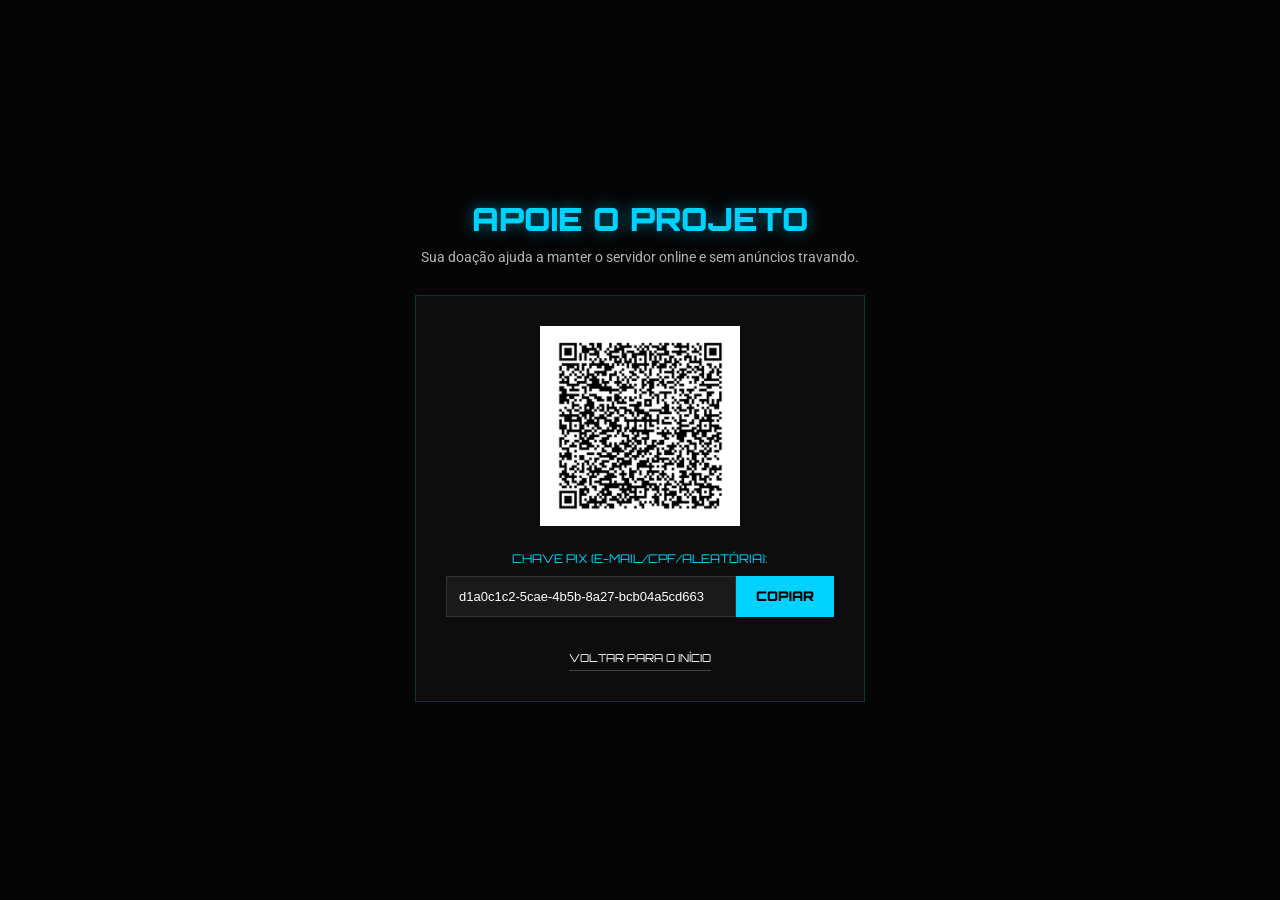
==== commit b00f834c: "Add files via upload" ====
--- a/pix.html
+++ b/pix.html
@@ -3,63 +3,41 @@
 <head>
     <meta charset="UTF-8">
     <meta name="viewport" content="width=device-width, initial-scale=1.0">
-    <title>APOIAR | ZONIX PLAY</title>
-    <link href="https://fonts.googleapis.com/css2?family=Orbitron:wght@700;900&family=Roboto:wght@400;900&display=swap" rel="stylesheet">
-    <link rel="stylesheet" href="css/style.css">
+    <title>Apoie o Zonix Play</title>
+    <link rel="stylesheet" href="css/pix.css">
+    <link href="https://fonts.googleapis.com/css2?family=Orbitron:wght@400;900&family=Roboto:wght@400;700&display=swap" rel="stylesheet">
 </head>
 <body>
+    <div class="pix-container">
+        <header>
+            <h1 class="logo-text">APOIE O PROJETO</h1>
+            <p>Sua doação ajuda a manter o servidor online e sem anúncios travando.</p>
+        </header>
 
-    <header class="navbar">
-        <div class="navbar-content container">
-            <div class="logo-text">ZONIX PLAY</div>
-            <a href="index.html" class="btn-voltar">VOLTAR</a>
-        </div>
-    </header>
+        <div class="pix-card">
+            <div class="qr-placeholder">
+                <img src="img/qrcode.png" alt="QR Code PIX">
+            </div>
 
-    <main class="container">
-        <section class="pix-section">
-            <h2 class="main-title">APOIE O PROJETO</h2>
-            <p class="pix-description">
-                Sua doação ajuda a manter os servidores ativos e a transmissão sem anúncios. 
-                Qualquer valor é bem-vindo!
-            </p>
-
-            <div class="pix-card">
-                <div class="pix-header">
-                    <span>VIA PIX</span>
-                </div>
-                
-                <!-- QR CODE (Substitua o src pela sua imagem de QR Code) -->
-                <div class="qr-container">
-                    <img src="img/qrcode.png" alt="QR Code Pix" class="qr-code">
-                </div>
-
-                <div class="pix-input-group">
-                    <label>CHAVE PIX ALEATORIA:</label>
-                    <div class="copy-box">
-                        <input type="text" value="d1a0c1c2-5cae-4b5b-8a27-bcb04a5cd663" id="pixKey" readonly>
-                        <button onclick="copyPix()">COPIAR</button>
-                    </div>
+            <div class="pix-info">
+                <span>Chave PIX (E-mail/CPF/Aleatória):</span>
+                <div class="copy-box">
+                    <input type="text" value="d1a0c1c2-5cae-4b5b-8a27-bcb04a5cd663" id="pixKey" readonly>
+                    <button onclick="copiarPix()">COPIAR</button>
                 </div>
             </div>
 
-            <div class="pix-footer-msg">
-                Obrigado por fortalecer a comunidade <strong>Zonix Play</strong>!
-            </div>
-        </section>
-    </main>
-
-    <footer class="footer-final">
-        <div class="footer-brand">ZONIX PLAY</div>
-    </footer>
+            <a href="index.html" class="btn-voltar">VOLTAR PARA O INÍCIO</a>
+        </div>
+    </div>
 
     <script>
-        function copyPix() {
+        function copiarPix() {
             var copyText = document.getElementById("pixKey");
             copyText.select();
             copyText.setSelectionRange(0, 99999);
-            document.execCommand("copy");
-            alert("Chave Pix copiada com sucesso!");
+            navigator.clipboard.writeText(copyText.value);
+            alert("Chave PIX copiada!");
         }
     </script>
 </body>
--- a/css/pix.css
+++ b/css/pix.css
@@ -0,0 +1,118 @@
+* {
+    margin: 0;
+    padding: 0;
+    box-sizing: border-box;
+}
+
+:root {
+    --neon-blue: #00d2ff;
+    --dark-bg: #050505;
+    --card-bg: #0d0d0d;
+}
+
+body {
+    background: var(--dark-bg);
+    color: white;
+    font-family: 'Roboto', sans-serif;
+    display: flex;
+    justify-content: center;
+    align-items: center;
+    min-height: 100vh;
+    padding: 20px;
+}
+
+.pix-container {
+    max-width: 450px;
+    width: 100%;
+    text-align: center;
+}
+
+.logo-text {
+    font-family: 'Orbitron', sans-serif;
+    font-weight: 900;
+    color: var(--neon-blue);
+    margin-bottom: 10px;
+    text-shadow: 0 0 15px rgba(0, 210, 255, 0.5);
+}
+
+header p {
+    font-size: 14px;
+    opacity: 0.7;
+    margin-bottom: 30px;
+}
+
+/* --- CARD DO PIX --- */
+.pix-card {
+    background: var(--card-bg);
+    padding: 30px;
+    border: 1px solid rgba(0, 210, 255, 0.2);
+    position: relative;
+}
+
+.qr-placeholder {
+    background: #fff;
+    padding: 15px;
+    width: 200px;
+    height: 200px;
+    margin: 0 auto 25px;
+}
+
+.qr-placeholder img {
+    width: 100%;
+    height: 100%;
+}
+
+.pix-info span {
+    display: block;
+    font-size: 12px;
+    text-transform: uppercase;
+    margin-bottom: 10px;
+    color: var(--neon-blue);
+    font-family: 'Orbitron';
+}
+
+.copy-box {
+    display: flex;
+    gap: 0;
+    margin-bottom: 30px;
+}
+
+.copy-box input {
+    flex: 1;
+    background: #1a1a1a;
+    border: 1px solid #333;
+    color: #fff;
+    padding: 12px;
+    font-size: 13px;
+    outline: none;
+}
+
+.copy-box button {
+    background: var(--neon-blue);
+    border: none;
+    padding: 0 20px;
+    font-family: 'Orbitron';
+    font-weight: 900;
+    cursor: pointer;
+    transition: 0.3s;
+}
+
+.copy-box button:hover {
+    filter: brightness(1.2);
+}
+
+.btn-voltar {
+    display: inline-block;
+    text-decoration: none;
+    color: #fff;
+    font-size: 11px;
+    font-family: 'Orbitron';
+    border-bottom: 1px solid #444;
+    padding-bottom: 5px;
+    transition: 0.3s;
+}
+
+.btn-voltar:hover {
+    color: var(--neon-blue);
+    border-color: var(--neon-blue);
+}
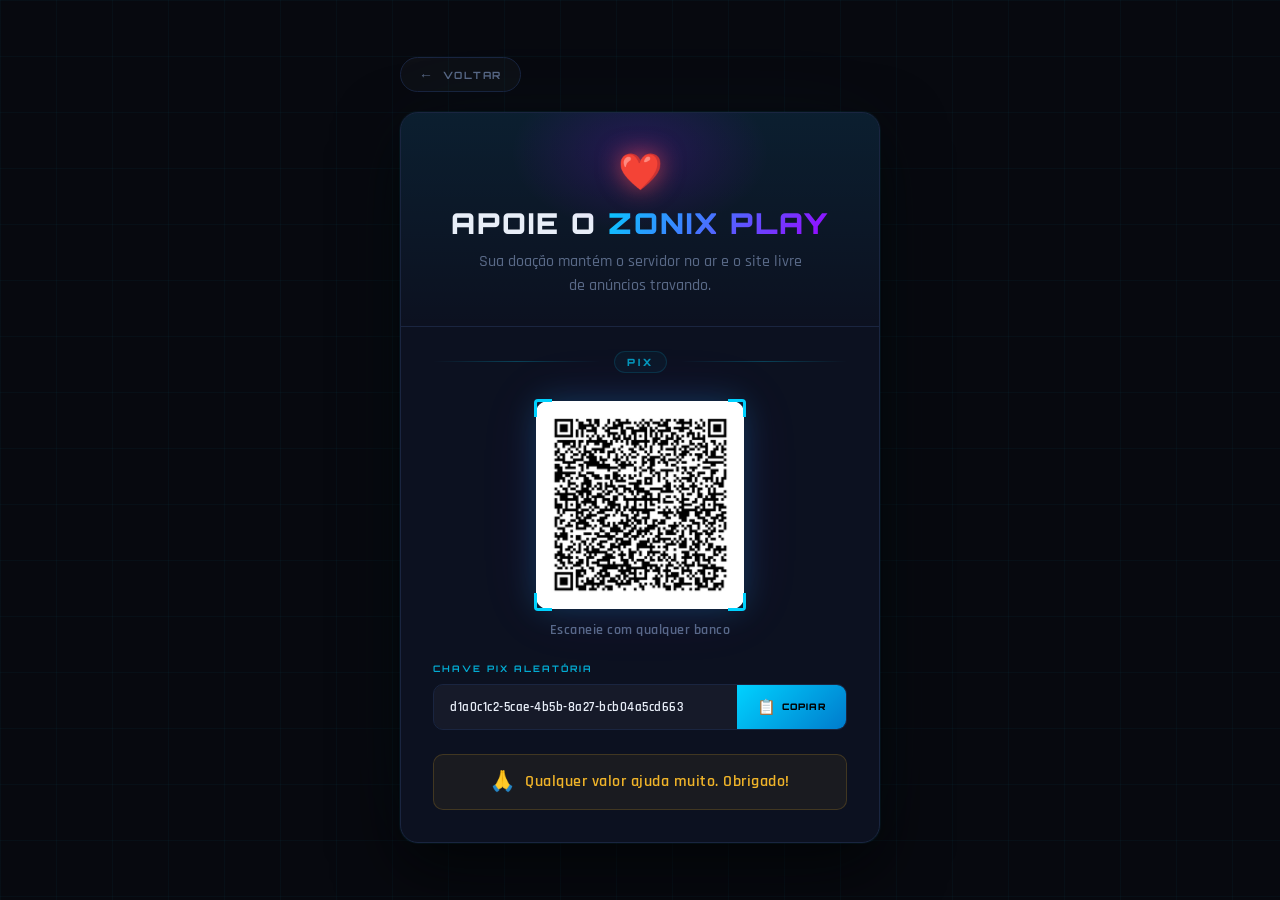
==== commit 1885722d: "Add files via upload" ====
--- a/pix.html
+++ b/pix.html
@@ -4,41 +4,88 @@
     <meta charset="UTF-8">
     <meta name="viewport" content="width=device-width, initial-scale=1.0">
     <title>Apoie o Zonix Play</title>
+    <link href="https://fonts.googleapis.com/css2?family=Orbitron:wght@700;900&family=Rajdhani:wght@500;600;700&display=swap" rel="stylesheet">
     <link rel="stylesheet" href="css/pix.css">
-    <link href="https://fonts.googleapis.com/css2?family=Orbitron:wght@400;900&family=Roboto:wght@400;700&display=swap" rel="stylesheet">
 </head>
 <body>
-    <div class="pix-container">
-        <header>
-            <h1 class="logo-text">APOIE O PROJETO</h1>
-            <p>Sua doação ajuda a manter o servidor online e sem anúncios travando.</p>
-        </header>
+
+    <div class="particles">
+        <span></span><span></span><span></span>
+        <span></span><span></span><span></span>
+    </div>
+
+    <div class="page-wrapper">
+
+        <a href="index.html" class="btn-back">
+            <span class="back-arrow">&#8592;</span> VOLTAR
+        </a>
 
         <div class="pix-card">
-            <div class="qr-placeholder">
-                <img src="img/qrcode.png" alt="QR Code PIX">
+
+            <div class="card-header">
+                <div class="header-glow"></div>
+                <span class="heart-icon">&#10084;&#65039;</span>
+                <h1 class="card-title">APOIE O <span class="accent">ZONIX PLAY</span></h1>
+                <p class="card-subtitle">Sua doação mantém o servidor no ar e o site livre de anúncios travando.</p>
             </div>
 
-            <div class="pix-info">
-                <span>Chave PIX (E-mail/CPF/Aleatória):</span>
-                <div class="copy-box">
-                    <input type="text" value="d1a0c1c2-5cae-4b5b-8a27-bcb04a5cd663" id="pixKey" readonly>
-                    <button onclick="copiarPix()">COPIAR</button>
+            <div class="divider">
+                <span class="divider-line"></span>
+                <span class="divider-icon">PIX</span>
+                <span class="divider-line"></span>
+            </div>
+
+            <div class="qr-section">
+                <div class="qr-frame">
+                    <div class="qr-corner tl"></div>
+                    <div class="qr-corner tr"></div>
+                    <div class="qr-corner bl"></div>
+                    <div class="qr-corner br"></div>
+                    <img src="img/qrcode.png" alt="QR Code PIX" class="qr-img">
+                </div>
+                <p class="qr-hint">Escaneie com qualquer banco</p>
+            </div>
+
+            <div class="pix-key-section">
+                <label class="key-label">CHAVE PIX ALEATÓRIA</label>
+                <div class="copy-row">
+                    <input type="text" id="pixKey" value="d1a0c1c2-5cae-4b5b-8a27-bcb04a5cd663" readonly class="key-input">
+                    <button class="btn-copy" onclick="copiarPix()" id="copyBtn">
+                        <span class="copy-icon">&#128203;</span>
+                        <span class="copy-text">COPIAR</span>
+                    </button>
                 </div>
             </div>
 
-            <a href="index.html" class="btn-voltar">VOLTAR PARA O INÍCIO</a>
+            <div class="thank-you">
+                <span class="ty-icon">&#128591;</span>
+                <span class="ty-text">Qualquer valor ajuda muito. Obrigado!</span>
+            </div>
+
         </div>
+
     </div>
 
     <script>
         function copiarPix() {
-            var copyText = document.getElementById("pixKey");
-            copyText.select();
-            copyText.setSelectionRange(0, 99999);
-            navigator.clipboard.writeText(copyText.value);
-            alert("Chave PIX copiada!");
+            const input = document.getElementById("pixKey");
+            const btn   = document.getElementById("copyBtn");
+            navigator.clipboard.writeText(input.value).then(() => {
+                btn.classList.add("copied");
+                btn.querySelector(".copy-icon").textContent = "✅";
+                btn.querySelector(".copy-text").textContent = "COPIADO!";
+                setTimeout(() => {
+                    btn.classList.remove("copied");
+                    btn.querySelector(".copy-icon").textContent = "📋";
+                    btn.querySelector(".copy-text").textContent = "COPIAR";
+                }, 2500);
+            }).catch(() => {
+                input.select();
+                document.execCommand("copy");
+                alert("Chave PIX copiada!");
+            });
         }
     </script>
+
 </body>
 </html>
--- a/css/pix.css
+++ b/css/pix.css
@@ -1,118 +1,369 @@
-* {
-    margin: 0;
-    padding: 0;
+/* ============================================================
+   ZONIX PLAY — pix.css  (página de doação)
+   ============================================================ */
+
+/* ---------- RESET ---------- */
+*, *::before, *::after {
+    margin: 0; padding: 0;
     box-sizing: border-box;
 }
 
+/* ---------- VARIÁVEIS ---------- */
 :root {
-    --neon-blue: #00d2ff;
-    --dark-bg: #050505;
-    --card-bg: #0d0d0d;
-}
+    --neon-blue:   #00d2ff;
+    --neon-purple: #9d00ff;
+    --gold:        #f0b429;
+    --dark-bg:     #07090f;
+    --card-bg:     #0c1120;
+    --card-border: #1a2540;
+    --text:        #e8eef8;
+    --muted:       #5a6a88;
+    --radius:      18px;
+}
+
+/* ---------- BODY ---------- */
+html { scroll-behavior: smooth; }
 
 body {
+    font-family: 'Rajdhani', sans-serif;
     background: var(--dark-bg);
-    color: white;
-    font-family: 'Roboto', sans-serif;
-    display: flex;
+    background-image:
+        linear-gradient(rgba(0,210,255,0.03) 1px, transparent 1px),
+        linear-gradient(90deg, rgba(0,210,255,0.03) 1px, transparent 1px);
+    background-size: 56px 56px;
+    color: var(--text);
+    min-height: 100vh;
+    display: flex;
+    align-items: center;
     justify-content: center;
-    align-items: center;
-    min-height: 100vh;
-    padding: 20px;
-}
-
-.pix-container {
-    max-width: 450px;
+    overflow-x: hidden;
+    padding: 40px 20px;
+}
+
+/* ---------- PARTÍCULAS DECORATIVAS ---------- */
+.particles {
+    position: fixed;
+    inset: 0;
+    pointer-events: none;
+    z-index: 0;
+    overflow: hidden;
+}
+.particles span {
+    position: absolute;
+    display: block;
+    border-radius: 50%;
+    background: var(--neon-blue);
+    opacity: 0;
+    animation: float-up 8s ease-in infinite;
+}
+.particles span:nth-child(1) { width: 4px; height: 4px; left: 10%;  animation-delay: 0s;   animation-duration: 7s; }
+.particles span:nth-child(2) { width: 6px; height: 6px; left: 30%;  animation-delay: 1.5s; animation-duration: 9s;  background: var(--neon-purple); }
+.particles span:nth-child(3) { width: 3px; height: 3px; left: 55%;  animation-delay: 3s;   animation-duration: 6s; }
+.particles span:nth-child(4) { width: 5px; height: 5px; left: 70%;  animation-delay: 0.5s; animation-duration: 8s;  background: var(--gold); }
+.particles span:nth-child(5) { width: 4px; height: 4px; left: 85%;  animation-delay: 2s;   animation-duration: 7s;  background: var(--neon-purple); }
+.particles span:nth-child(6) { width: 3px; height: 3px; left: 45%;  animation-delay: 4s;   animation-duration: 10s; }
+@keyframes float-up {
+    0%   { bottom: -10px; opacity: 0;  transform: translateX(0); }
+    10%  { opacity: .6; }
+    90%  { opacity: .2; }
+    100% { bottom: 105vh; opacity: 0;  transform: translateX(30px); }
+}
+
+/* ---------- PAGE WRAPPER ---------- */
+.page-wrapper {
+    position: relative;
+    z-index: 1;
     width: 100%;
+    max-width: 480px;
+    display: flex;
+    flex-direction: column;
+    align-items: center;
+    gap: 20px;
+}
+
+/* ---------- BTN VOLTAR ---------- */
+.btn-back {
+    align-self: flex-start;
+    display: inline-flex;
+    align-items: center;
+    gap: 8px;
+    text-decoration: none;
+    font-family: 'Orbitron', sans-serif;
+    font-size: 10px;
+    font-weight: 700;
+    letter-spacing: 1.5px;
+    color: var(--muted);
+    padding: 8px 18px;
+    border-radius: 999px;
+    border: 1px solid var(--card-border);
+    background: rgba(255,255,255,0.03);
+    transition: all .25s;
+}
+.btn-back:hover {
+    color: var(--neon-blue);
+    border-color: rgba(0,210,255,0.4);
+    background: rgba(0,210,255,0.07);
+}
+.back-arrow {
+    font-size: 14px;
+    transition: transform .25s;
+    display: inline-block;
+}
+.btn-back:hover .back-arrow {
+    transform: translateX(-4px);
+}
+
+/* ---------- CARD PRINCIPAL ---------- */
+.pix-card {
+    width: 100%;
+    background: var(--card-bg);
+    border: 1px solid var(--card-border);
+    border-radius: var(--radius);
+    overflow: hidden;
+    box-shadow:
+        0 0 0 1px rgba(0,210,255,0.05),
+        0 24px 64px rgba(0,0,0,0.7),
+        0 0 100px rgba(0,210,255,0.04);
+    animation: card-in .5s cubic-bezier(0.34,1.56,0.64,1) both;
+}
+@keyframes card-in {
+    from { opacity: 0; transform: translateY(28px) scale(.97); }
+    to   { opacity: 1; transform: translateY(0) scale(1); }
+}
+
+/* ---------- CABEÇALHO DO CARD ---------- */
+.card-header {
+    position: relative;
+    padding: 38px 32px 28px;
     text-align: center;
-}
-
-.logo-text {
-    font-family: 'Orbitron', sans-serif;
+    overflow: hidden;
+    background: linear-gradient(180deg, rgba(0,210,255,0.07) 0%, transparent 100%);
+    border-bottom: 1px solid var(--card-border);
+}
+
+/* Brilho radial atrás do título */
+.header-glow {
+    position: absolute;
+    top: -40px; left: 50%;
+    transform: translateX(-50%);
+    width: 260px; height: 160px;
+    background: radial-gradient(ellipse, rgba(157,0,255,0.18) 0%, transparent 70%);
+    pointer-events: none;
+}
+
+.heart-icon {
+    font-size: 36px;
+    margin-bottom: 12px;
+    display: block;
+    animation: heartbeat .9s ease-in-out infinite;
+    filter: drop-shadow(0 0 12px rgba(255,80,80,0.7));
+}
+@keyframes heartbeat {
+    0%,100% { transform: scale(1);    }
+    15%     { transform: scale(1.22); }
+    30%     { transform: scale(1);    }
+    45%     { transform: scale(1.12); }
+    60%     { transform: scale(1);    }
+}
+
+.card-title {
+    font-family: 'Orbitron', sans-serif;
+    font-size: clamp(1.3rem, 5vw, 1.8rem);
     font-weight: 900;
+    letter-spacing: 2px;
+    color: var(--text);
+    margin-bottom: 10px;
+    line-height: 1.1;
+}
+.accent {
+    background: linear-gradient(135deg, var(--neon-blue), var(--neon-purple));
+    -webkit-background-clip: text; background-clip: text;
+    -webkit-text-fill-color: transparent;
+}
+
+.card-subtitle {
+    font-size: 1rem;
+    font-weight: 500;
+    color: var(--muted);
+    line-height: 1.5;
+    max-width: 340px;
+    margin: 0 auto;
+}
+
+/* ---------- SEPARADOR ---------- */
+.divider {
+    display: flex;
+    align-items: center;
+    gap: 14px;
+    padding: 0 32px;
+    margin: 24px 0 0;
+}
+.divider-line {
+    flex: 1;
+    height: 1px;
+    background: linear-gradient(to right, transparent, rgba(0,210,255,0.25), transparent);
+}
+.divider-icon {
+    font-family: 'Orbitron', sans-serif;
+    font-size: 10px;
+    font-weight: 900;
+    letter-spacing: 3px;
     color: var(--neon-blue);
-    margin-bottom: 10px;
-    text-shadow: 0 0 15px rgba(0, 210, 255, 0.5);
-}
-
-header p {
-    font-size: 14px;
-    opacity: 0.7;
-    margin-bottom: 30px;
-}
-
-/* --- CARD DO PIX --- */
-.pix-card {
-    background: var(--card-bg);
-    padding: 30px;
-    border: 1px solid rgba(0, 210, 255, 0.2);
+    opacity: .7;
+    padding: 4px 12px;
+    border: 1px solid rgba(0,210,255,0.2);
+    border-radius: 999px;
+    background: rgba(0,210,255,0.05);
+}
+
+/* ---------- QR CODE ---------- */
+.qr-section {
+    padding: 28px 32px 0;
+    display: flex;
+    flex-direction: column;
+    align-items: center;
+    gap: 12px;
+}
+
+/* Moldura com cantos neon */
+.qr-frame {
     position: relative;
-}
-
-.qr-placeholder {
+    padding: 14px;
     background: #fff;
-    padding: 15px;
-    width: 200px;
-    height: 200px;
-    margin: 0 auto 25px;
-}
-
-.qr-placeholder img {
-    width: 100%;
-    height: 100%;
-}
-
-.pix-info span {
+    border-radius: 12px;
+    box-shadow: 0 0 30px rgba(0,210,255,0.2), 0 0 60px rgba(157,0,255,0.1);
+}
+/* Cantos decorativos */
+.qr-corner {
+    position: absolute;
+    width: 18px; height: 18px;
+    border-color: var(--neon-blue);
+    border-style: solid;
+}
+.qr-corner.tl { top: -2px;  left: -2px;  border-width: 3px 0 0 3px; border-radius: 4px 0 0 0; }
+.qr-corner.tr { top: -2px;  right: -2px; border-width: 3px 3px 0 0; border-radius: 0 4px 0 0; }
+.qr-corner.bl { bottom: -2px; left: -2px;  border-width: 0 0 3px 3px; border-radius: 0 0 0 4px; }
+.qr-corner.br { bottom: -2px; right: -2px; border-width: 0 3px 3px 0; border-radius: 0 0 4px 0; }
+
+.qr-img {
     display: block;
-    font-size: 12px;
-    text-transform: uppercase;
-    margin-bottom: 10px;
+    width: 180px;
+    height: 180px;
+    object-fit: contain;
+    border-radius: 6px;
+}
+
+.qr-hint {
+    font-size: .88rem;
+    color: var(--muted);
+    font-weight: 600;
+    letter-spacing: .5px;
+}
+
+/* ---------- CHAVE PIX ---------- */
+.pix-key-section {
+    padding: 24px 32px 0;
+    display: flex;
+    flex-direction: column;
+    gap: 10px;
+}
+
+.key-label {
+    font-family: 'Orbitron', sans-serif;
+    font-size: 9px;
+    font-weight: 700;
+    letter-spacing: 2px;
     color: var(--neon-blue);
-    font-family: 'Orbitron';
-}
-
-.copy-box {
+    opacity: .8;
+}
+
+.copy-row {
     display: flex;
     gap: 0;
-    margin-bottom: 30px;
-}
-
-.copy-box input {
+    border-radius: 10px;
+    overflow: hidden;
+    border: 1px solid var(--card-border);
+    transition: border-color .25s;
+}
+.copy-row:focus-within {
+    border-color: rgba(0,210,255,0.45);
+    box-shadow: 0 0 16px rgba(0,210,255,0.1);
+}
+
+.key-input {
     flex: 1;
-    background: #1a1a1a;
-    border: 1px solid #333;
-    color: #fff;
-    padding: 12px;
+    background: rgba(255,255,255,0.04);
+    border: none;
+    color: var(--text);
+    font-family: 'Rajdhani', sans-serif;
     font-size: 13px;
+    font-weight: 600;
+    padding: 14px 16px;
     outline: none;
-}
-
-.copy-box button {
-    background: var(--neon-blue);
+    letter-spacing: .5px;
+    min-width: 0;
+}
+
+.btn-copy {
+    display: flex;
+    align-items: center;
+    gap: 6px;
+    background: linear-gradient(135deg, var(--neon-blue), #007bcc);
     border: none;
     padding: 0 20px;
-    font-family: 'Orbitron';
+    cursor: pointer;
+    transition: filter .25s, transform .15s;
+    flex-shrink: 0;
+}
+.btn-copy:hover {
+    filter: brightness(1.15);
+    transform: scaleX(1.03);
+}
+.btn-copy.copied {
+    background: linear-gradient(135deg, #00cc88, #007755);
+}
+.copy-icon { font-size: 15px; }
+.copy-text {
+    font-family: 'Orbitron', sans-serif;
+    font-size: 9px;
     font-weight: 900;
-    cursor: pointer;
-    transition: 0.3s;
-}
-
-.copy-box button:hover {
-    filter: brightness(1.2);
-}
-
-.btn-voltar {
-    display: inline-block;
-    text-decoration: none;
-    color: #fff;
-    font-size: 11px;
-    font-family: 'Orbitron';
-    border-bottom: 1px solid #444;
-    padding-bottom: 5px;
-    transition: 0.3s;
-}
-
-.btn-voltar:hover {
-    color: var(--neon-blue);
-    border-color: var(--neon-blue);
+    letter-spacing: 1px;
+    color: #000;
+    white-space: nowrap;
+}
+
+/* ---------- MENSAGEM OBRIGADO ---------- */
+.thank-you {
+    display: flex;
+    align-items: center;
+    justify-content: center;
+    gap: 10px;
+    margin: 24px 32px 32px;
+    padding: 14px 20px;
+    background: rgba(240,180,41,0.06);
+    border: 1px solid rgba(240,180,41,0.18);
+    border-radius: 10px;
+}
+.ty-icon { font-size: 20px; }
+.ty-text {
+    font-size: 1rem;
+    font-weight: 600;
+    color: var(--gold);
+    letter-spacing: .5px;
+}
+
+/* ============================================================
+   RESPONSIVO — CELULAR
+   ============================================================ */
+@media (max-width: 480px) {
+    body { padding: 24px 16px; }
+
+    .card-header  { padding: 28px 20px 22px; }
+    .divider      { padding: 0 20px; }
+    .qr-section   { padding: 22px 20px 0; }
+    .qr-img       { width: 150px; height: 150px; }
+    .pix-key-section { padding: 20px 20px 0; }
+    .thank-you    { margin: 20px 20px 24px; }
+    .key-input    { font-size: 11px; padding: 12px 12px; }
+    .btn-copy     { padding: 0 14px; }
 }
